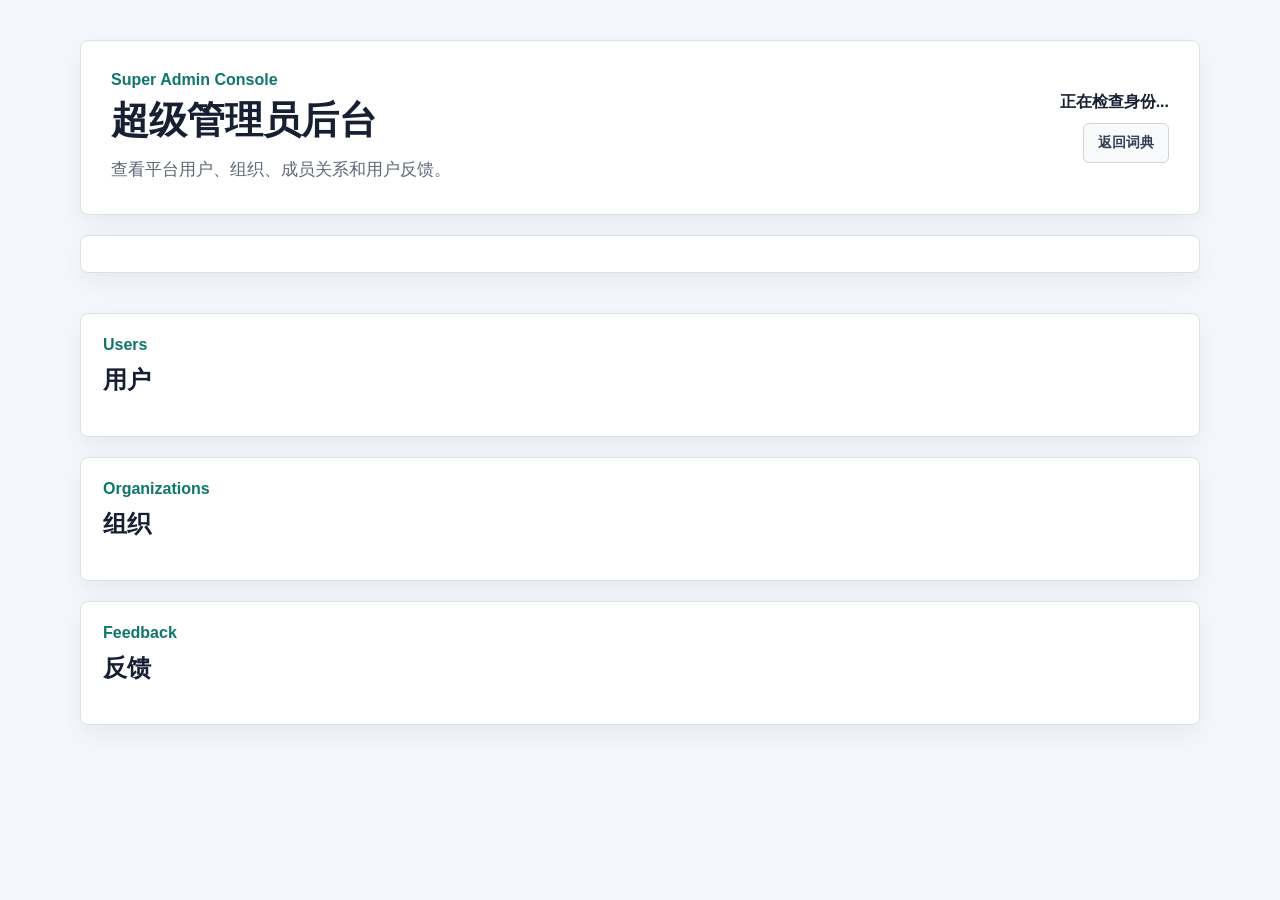
==== admin.html @ f338ae19 "Add V12B super admin console" ====
<!doctype html>
<html lang="zh-CN">
<head>
  <meta charset="utf-8">
  <meta name="viewport" content="width=device-width, initial-scale=1">
  <title>超级管理员后台 - AI 工作字典</title>
  <meta name="theme-color" content="#0f766e">
  <link rel="manifest" href="manifest.json">
  <link rel="stylesheet" href="style.css">
</head>
<body>
  <main class="page-shell admin-shell">
    <section class="admin-hero">
      <div>
        <p class="eyebrow">Super Admin Console</p>
        <h1>超级管理员后台</h1>
        <p class="intro">查看平台用户、组织、成员关系和用户反馈。</p>
      </div>
      <div class="admin-hero-actions">
        <span id="adminIdentityLabel">正在检查身份...</span>
        <a class="secondary-button" href="./index.html">返回词典</a>
      </div>
    </section>

    <section class="admin-gate" id="adminGate" aria-live="polite"></section>

    <section class="admin-console" id="adminContent" hidden>
      <section class="admin-overview-grid" id="adminOverview" aria-label="平台总览"></section>

      <section class="admin-panel">
        <div class="section-heading">
          <div>
            <p class="eyebrow">Users</p>
            <h2>用户</h2>
          </div>
        </div>
        <div class="admin-list" id="adminUsers" aria-label="用户列表"></div>
      </section>

      <section class="admin-panel">
        <div class="section-heading">
          <div>
            <p class="eyebrow">Organizations</p>
            <h2>组织</h2>
          </div>
        </div>
        <div class="admin-list" id="adminOrganizations" aria-label="组织列表"></div>
      </section>

      <section class="admin-panel">
        <div class="section-heading">
          <div>
            <p class="eyebrow">Feedback</p>
            <h2>反馈</h2>
          </div>
        </div>
        <div class="admin-list" id="adminFeedback" aria-label="反馈列表"></div>
      </section>
    </section>
  </main>

  <script type="module" src="scripts/admin.js"></script>
</body>
</html>
---- style.css ----
:root {
  --bg: #f4f7fb;
  --card: #ffffff;
  --text: #172033;
  --muted: #5d6878;
  --line: #d8e1ed;
  --accent: #0f766e;
  --github: #dcfce7;
  --github-text: #166534;
  --ai: #fef3c7;
  --ai-text: #92400e;
  --process: #e0f2fe;
  --process-text: #075985;
}

* {
  box-sizing: border-box;
}

body {
  margin: 0;
  font-family: "Microsoft YaHei", "PingFang SC", Arial, sans-serif;
  color: var(--text);
  background: var(--bg);
}

.page-shell {
  width: min(1120px, calc(100% - 32px));
  margin: 0 auto;
  padding: 40px 0 56px;
}

.hero {
  display: grid;
  grid-template-columns: minmax(0, 1fr) 220px;
  gap: 20px;
  align-items: stretch;
  padding: 30px;
  margin-bottom: 22px;
}

.hero,
.toolbar,
.summary-card,
.term-card {
  border: 1px solid var(--line);
  border-radius: 8px;
  background: var(--card);
  box-shadow: 0 10px 28px rgba(15, 23, 42, 0.06);
}

.eyebrow {
  margin: 0 0 10px;
  color: var(--accent);
  font-weight: 700;
}

h1 {
  margin: 0 0 12px;
  font-size: 38px;
  line-height: 1.15;
}

.intro {
  max-width: 680px;
  margin: 0;
  color: var(--muted);
  font-size: 17px;
  line-height: 1.75;
}

.summary-card {
  display: flex;
  flex-direction: column;
  justify-content: center;
  align-items: center;
  min-height: 150px;
}

.summary-number {
  font-size: 44px;
  font-weight: 800;
  color: var(--accent);
}

.summary-label {
  color: var(--muted);
}

.workspace-label {
  margin-top: 8px;
  color: var(--text);
  font-size: 13px;
  font-weight: 700;
  text-align: center;
}

.toolbar {
  padding: 18px;
  margin-bottom: 20px;
}

.entry-view {
  display: grid;
  grid-template-columns: minmax(0, 1fr) minmax(320px, 460px);
  gap: 28px;
  align-items: center;
  border: 1px solid var(--line);
  border-radius: 8px;
  background: var(--card);
  box-shadow: 0 10px 28px rgba(15, 23, 42, 0.06);
  padding: 34px;
  margin-bottom: 20px;
}

.entry-copy h1 {
  margin-bottom: 14px;
}

.entry-form {
  display: grid;
  gap: 14px;
}

.entry-form label {
  display: flex;
  flex-direction: column;
  gap: 7px;
  font-weight: 700;
}

.entry-form input {
  width: 100%;
  border: 1px solid #c6d1df;
  border-radius: 8px;
  padding: 11px 12px;
  font: inherit;
  color: var(--text);
  background: #fbfcff;
}

.entry-actions {
  display: flex;
  flex-wrap: wrap;
  gap: 10px;
}

.identity-bar {
  display: flex;
  justify-content: space-between;
  gap: 12px;
  align-items: center;
  border: 1px solid var(--line);
  border-radius: 8px;
  background: var(--card);
  box-shadow: 0 10px 28px rgba(15, 23, 42, 0.06);
  padding: 14px 18px;
  margin-bottom: 20px;
  font-weight: 700;
}

.manager-panel {
  border: 1px solid var(--line);
  border-radius: 8px;
  background: var(--card);
  box-shadow: 0 10px 28px rgba(15, 23, 42, 0.06);
  padding: 22px;
  margin-bottom: 20px;
}

.backup-panel {
  display: grid;
  grid-template-columns: minmax(0, 1fr) auto;
  gap: 18px;
  align-items: center;
  border: 1px solid var(--line);
  border-radius: 8px;
  background: var(--card);
  box-shadow: 0 10px 28px rgba(15, 23, 42, 0.06);
  padding: 22px;
  margin-bottom: 20px;
}

.cloud-panel {
  display: grid;
  grid-template-columns: minmax(0, 1fr) minmax(320px, 460px);
  gap: 18px;
  align-items: center;
  border: 1px solid var(--line);
  border-radius: 8px;
  background: var(--card);
  box-shadow: 0 10px 28px rgba(15, 23, 42, 0.06);
  padding: 22px;
  margin-bottom: 20px;
}

.organization-panel {
  display: grid;
  grid-template-columns: minmax(0, 1fr) minmax(320px, 460px);
  gap: 18px;
  align-items: center;
  border: 1px solid var(--line);
  border-radius: 8px;
  background: var(--card);
  box-shadow: 0 10px 28px rgba(15, 23, 42, 0.06);
  padding: 22px;
  margin-bottom: 20px;
}

.organization-panel h2 {
  margin: 0 0 8px;
  font-size: 24px;
}

.organization-copy {
  margin: 0;
  color: var(--muted);
  line-height: 1.6;
}

.organization-controls {
  display: grid;
  gap: 12px;
}

.organization-form {
  display: grid;
  grid-template-columns: minmax(0, 1fr) auto;
  gap: 10px;
  align-items: end;
}

.organization-form label,
.organization-select-label {
  display: flex;
  flex-direction: column;
  gap: 7px;
  font-weight: 700;
}

.organization-form input,
.organization-select-label select {
  width: 100%;
  border: 1px solid #c6d1df;
  border-radius: 8px;
  padding: 11px 12px;
  font: inherit;
  color: var(--text);
  background: #fbfcff;
}

.organization-role {
  color: var(--text);
  font-weight: 700;
}

.member-tools {
  display: grid;
  gap: 12px;
  padding-top: 4px;
}

.member-form {
  display: grid;
  grid-template-columns: minmax(0, 1fr) auto;
  gap: 10px;
  align-items: end;
}

.member-form label {
  display: flex;
  flex-direction: column;
  gap: 7px;
  font-weight: 700;
}

.member-form input {
  width: 100%;
  border: 1px solid #c6d1df;
  border-radius: 8px;
  padding: 11px 12px;
  font: inherit;
  color: var(--text);
  background: #fbfcff;
}

.member-list {
  display: grid;
  gap: 8px;
  color: var(--muted);
  font-size: 14px;
}

.member-row {
  display: flex;
  justify-content: space-between;
  gap: 12px;
  align-items: center;
  border: 1px solid #dbe5f0;
  border-radius: 6px;
  background: #fbfcff;
  padding: 9px 10px;
}

.member-identity {
  display: flex;
  flex-wrap: wrap;
  gap: 8px;
  align-items: center;
  min-width: 0;
}

.member-role {
  color: var(--accent);
  font-weight: 700;
}

.member-actions {
  display: flex;
  flex-wrap: wrap;
  gap: 8px;
  justify-content: flex-end;
}

.member-action-button,
.member-danger-button {
  border-radius: 6px;
  padding: 7px 10px;
  font-size: 13px;
  cursor: pointer;
}

.member-action-button {
  border: 1px solid #bfdbfe;
  background: #eff6ff;
  color: #1d4ed8;
}

.member-danger-button {
  border: 1px solid #fecaca;
  background: #fffafa;
  color: #b91c1c;
}

.audit-log-panel {
  display: grid;
  gap: 10px;
  border-top: 1px solid var(--line);
  padding-top: 12px;
}

.audit-log-heading {
  display: flex;
  justify-content: space-between;
  gap: 10px;
  align-items: center;
  font-weight: 700;
}

.audit-log-list {
  display: grid;
  gap: 8px;
  color: var(--muted);
  font-size: 14px;
}

.audit-log-row {
  display: grid;
  gap: 4px;
  border: 1px solid #dbe5f0;
  border-radius: 6px;
  background: #fbfcff;
  padding: 9px 10px;
}

.audit-log-time {
  color: #64748b;
  font-size: 12px;
}

.cloud-panel h2 {
  margin: 0 0 8px;
  font-size: 24px;
}

.cloud-copy {
  margin: 0;
  color: var(--muted);
  line-height: 1.6;
}

.cloud-form {
  display: grid;
  grid-template-columns: minmax(0, 1fr) minmax(0, 1fr);
  gap: 10px;
}

.cloud-form label {
  display: flex;
  flex-direction: column;
  gap: 7px;
  font-weight: 700;
}

.cloud-form input {
  width: 100%;
  border: 1px solid #c6d1df;
  border-radius: 8px;
  padding: 11px 12px;
  font: inherit;
  color: var(--text);
  background: #fbfcff;
}

.cloud-actions {
  display: flex;
  flex-wrap: wrap;
  gap: 10px;
  justify-content: flex-end;
  align-items: center;
  grid-column: span 2;
}

.cloud-session {
  display: grid;
  gap: 12px;
  color: var(--text);
  font-weight: 700;
}

.permissions-panel {
  display: grid;
  grid-template-columns: minmax(0, 1fr) minmax(280px, 420px);
  gap: 18px;
  align-items: center;
  border: 1px solid var(--line);
  border-radius: 8px;
  background: var(--card);
  box-shadow: 0 10px 28px rgba(15, 23, 42, 0.06);
  padding: 22px;
  margin-bottom: 20px;
}

.permissions-panel h2 {
  margin: 0 0 8px;
  font-size: 24px;
}

.permissions-copy {
  margin: 0;
  color: var(--muted);
  line-height: 1.6;
}

.permissions-status {
  display: grid;
  gap: 12px;
  justify-items: end;
  font-weight: 700;
}

.permissions-actions {
  display: flex;
  flex-wrap: wrap;
  gap: 10px;
  justify-content: flex-end;
}

.version-panel {
  display: grid;
  grid-template-columns: minmax(0, 1fr) minmax(260px, 360px);
  gap: 18px;
  align-items: start;
  border: 1px solid var(--line);
  border-radius: 8px;
  background: var(--card);
  box-shadow: 0 10px 28px rgba(15, 23, 42, 0.06);
  padding: 22px;
  margin-bottom: 20px;
}

.feedback-panel {
  display: grid;
  grid-template-columns: minmax(0, 1fr) minmax(320px, 460px);
  gap: 18px;
  align-items: start;
  border: 1px solid var(--line);
  border-radius: 8px;
  background: var(--card);
  box-shadow: 0 10px 28px rgba(15, 23, 42, 0.06);
  padding: 22px;
  margin-bottom: 20px;
}

.feedback-panel h2 {
  margin: 0 0 8px;
  font-size: 24px;
}

.feedback-copy {
  margin: 0;
  color: var(--muted);
  line-height: 1.6;
}

.feedback-tools,
.feedback-form {
  display: grid;
  gap: 12px;
}

.feedback-form label {
  display: flex;
  flex-direction: column;
  gap: 7px;
  font-weight: 700;
}

.feedback-form textarea {
  width: 100%;
  border: 1px solid #c6d1df;
  border-radius: 8px;
  padding: 11px 12px;
  font: inherit;
  color: var(--text);
  background: #fbfcff;
  resize: vertical;
}

.feedback-actions {
  display: flex;
  flex-wrap: wrap;
  gap: 10px;
  justify-content: flex-end;
}

.feedback-list {
  display: grid;
  gap: 8px;
  color: var(--muted);
  font-size: 14px;
}

.feedback-row {
  display: grid;
  gap: 6px;
  border: 1px solid #dbe5f0;
  border-radius: 6px;
  background: #fbfcff;
  padding: 10px;
}

.feedback-meta {
  color: #64748b;
  font-size: 12px;
}

.version-panel h2 {
  margin: 0 0 8px;
  font-size: 24px;
}

.version-copy {
  margin: 0;
  color: var(--muted);
  line-height: 1.6;
}

.version-status {
  display: grid;
  gap: 10px;
  justify-items: end;
  color: var(--text);
  font-weight: 700;
}

.version-changes {
  grid-column: span 2;
  margin: 0;
  padding-left: 20px;
  color: var(--muted);
  line-height: 1.7;
}

.backup-panel h2 {
  margin: 0 0 8px;
  font-size: 24px;
}

.backup-copy {
  margin: 0;
  color: var(--muted);
  line-height: 1.6;
}

.backup-actions {
  display: flex;
  flex-wrap: wrap;
  gap: 10px;
  justify-content: flex-end;
}

.import-label {
  display: inline-flex;
  align-items: center;
  border: 1px solid #cbd5e1;
  border-radius: 6px;
  background: #f8fafc;
  color: #334155;
  padding: 10px 14px;
  font-size: 14px;
  cursor: pointer;
}

.import-label input {
  display: none;
}

.section-heading {
  display: flex;
  justify-content: space-between;
  gap: 18px;
  align-items: flex-start;
  margin-bottom: 18px;
}

.section-heading h2 {
  margin: 0;
  font-size: 24px;
}

.edit-hint {
  margin: 8px 0 0;
  color: var(--accent);
  line-height: 1.5;
}

.term-form {
  display: grid;
  grid-template-columns: minmax(0, 1fr) 220px;
  gap: 14px;
}

.term-form label {
  display: flex;
  flex-direction: column;
  gap: 7px;
  color: var(--text);
  font-weight: 700;
}

.term-form input,
.term-form select,
.term-form textarea {
  width: 100%;
  border: 1px solid #c6d1df;
  border-radius: 8px;
  padding: 11px 12px;
  font: inherit;
  color: var(--text);
  background: #fbfcff;
}

.term-form textarea {
  resize: vertical;
}

.wide-field {
  grid-column: span 2;
}

.primary-button,
.reset-button,
.secondary-button {
  border: 1px solid transparent;
  border-radius: 6px;
  padding: 10px 14px;
  font-size: 14px;
  cursor: pointer;
}

.primary-button {
  background: var(--accent);
  color: #ffffff;
}

.form-actions {
  display: flex;
  flex-wrap: wrap;
  gap: 10px;
  align-items: center;
}

.secondary-button {
  background: #f8fafc;
  border-color: #cbd5e1;
  color: #334155;
}

a.secondary-button {
  display: inline-flex;
  align-items: center;
  text-decoration: none;
}

.reset-button {
  background: #fff7ed;
  border-color: #fed7aa;
  color: #9a3412;
}

.form-message {
  align-self: center;
  margin: 0;
  color: #b91c1c;
  line-height: 1.5;
}

.form-message[data-type="success"] {
  color: #166534;
}

.search-label {
  display: block;
  margin-bottom: 8px;
  font-weight: 700;
}

.search-input {
  width: 100%;
  height: 46px;
  border: 1px solid #c6d1df;
  border-radius: 8px;
  padding: 0 14px;
  font-size: 16px;
  color: var(--text);
  background: #fbfcff;
}

.filter-group {
  display: flex;
  flex-wrap: wrap;
  gap: 10px;
  margin-top: 14px;
}

.filter-button {
  border: 1px solid #c6d1df;
  border-radius: 6px;
  background: #ffffff;
  color: #334155;
  padding: 9px 12px;
  font-size: 14px;
  cursor: pointer;
}

.filter-button.active {
  background: var(--accent);
  border-color: var(--accent);
  color: #ffffff;
}

.dictionary-grid {
  display: grid;
  grid-template-columns: repeat(3, minmax(0, 1fr));
  gap: 16px;
}

.term-card {
  display: flex;
  flex-direction: column;
  padding: 18px;
  min-height: 220px;
}

.category-badge {
  display: inline-flex;
  margin-bottom: 14px;
  padding: 5px 8px;
  border-radius: 5px;
  font-size: 12px;
  font-weight: 700;
}

.category-github {
  background: var(--github);
  color: var(--github-text);
}

.category-ai {
  background: var(--ai);
  color: var(--ai-text);
}

.category-process {
  background: var(--process);
  color: var(--process-text);
}

.term-card h2 {
  margin: 0 0 10px;
  font-size: 22px;
}

.term-card p {
  margin: 0 0 12px;
  color: var(--muted);
  line-height: 1.65;
}

.term-card strong {
  color: var(--text);
}

.card-status-group {
  display: flex;
  flex-wrap: wrap;
  gap: 8px;
  margin-top: auto;
  padding-top: 10px;
}

.status-pill {
  border: 1px solid #c6d1df;
  border-radius: 999px;
  background: #ffffff;
  color: #334155;
  padding: 6px 10px;
  font-size: 13px;
  cursor: pointer;
}

.status-pill.active {
  background: var(--accent);
  border-color: var(--accent);
  color: #ffffff;
}

.card-actions {
  display: flex;
  gap: 8px;
  justify-content: flex-end;
  margin-top: 14px;
}

.edit-button,
.delete-button {
  border-radius: 6px;
  padding: 7px 10px;
  font-size: 13px;
  cursor: pointer;
}

.edit-button {
  border: 1px solid #bfdbfe;
  background: #eff6ff;
  color: #1d4ed8;
}

.delete-button {
  border: 1px solid #fecaca;
  background: #fffafa;
  color: #b91c1c;
}

.empty-state {
  margin: 22px 0 0;
  padding: 24px;
  border: 1px dashed #b8c4d4;
  border-radius: 8px;
  color: var(--muted);
  text-align: center;
  background: rgba(255, 255, 255, 0.72);
}

.admin-shell {
  max-width: 1180px;
}

.admin-hero,
.admin-panel,
.admin-gate {
  border: 1px solid var(--line);
  border-radius: 8px;
  background: var(--card);
  box-shadow: 0 10px 28px rgba(15, 23, 42, 0.06);
}

.admin-hero {
  display: grid;
  grid-template-columns: minmax(0, 1fr) auto;
  gap: 20px;
  align-items: center;
  padding: 30px;
  margin-bottom: 20px;
}

.admin-hero-actions {
  display: grid;
  gap: 10px;
  justify-items: end;
  font-weight: 700;
}

.admin-gate {
  padding: 18px;
  margin-bottom: 20px;
  color: var(--muted);
}

.admin-gate[data-type="error"] {
  color: #b91c1c;
}

.admin-console {
  display: grid;
  gap: 20px;
}

.admin-overview-grid {
  display: grid;
  grid-template-columns: repeat(4, minmax(0, 1fr));
  gap: 14px;
}

.admin-overview-card {
  border: 1px solid var(--line);
  border-radius: 8px;
  background: var(--card);
  padding: 18px;
}

.admin-overview-card strong {
  display: block;
  color: var(--accent);
  font-size: 32px;
}

.admin-overview-card span {
  color: var(--muted);
  font-weight: 700;
}

.admin-panel {
  padding: 22px;
}

.admin-list {
  display: grid;
  gap: 10px;
}

.admin-row {
  display: grid;
  grid-template-columns: minmax(0, 1fr) auto auto;
  gap: 12px;
  align-items: center;
  border: 1px solid #e2e8f0;
  border-radius: 8px;
  background: #fbfcff;
  padding: 12px;
}

.admin-feedback-row {
  grid-template-columns: minmax(0, 1fr) auto;
}

.admin-row-text {
  display: grid;
  gap: 4px;
  min-width: 0;
}

.admin-row-text strong,
.admin-row-text span {
  overflow-wrap: anywhere;
}

.admin-row-text span {
  color: var(--muted);
  font-size: 13px;
}

.admin-badge {
  border: 1px solid #cbd5e1;
  border-radius: 999px;
  background: #f8fafc;
  color: #334155;
  padding: 5px 9px;
  font-size: 13px;
  font-weight: 700;
  white-space: nowrap;
}

@media (max-width: 860px) {
  .hero,
  .admin-hero,
  .admin-overview-grid,
  .entry-view,
  .backup-panel,
  .cloud-panel,
  .organization-panel,
  .permissions-panel,
  .feedback-panel,
  .version-panel,
  .dictionary-grid,
  .term-form {
    grid-template-columns: 1fr;
  }

  .backup-actions {
    justify-content: flex-start;
  }

  .cloud-form {
    grid-template-columns: 1fr;
  }

  .organization-form {
    grid-template-columns: 1fr;
  }

  .member-form,
  .member-row {
    grid-template-columns: 1fr;
  }

  .member-row {
    align-items: flex-start;
    flex-direction: column;
  }

  .member-actions {
    justify-content: flex-start;
  }

  .cloud-actions {
    justify-content: flex-start;
    grid-column: auto;
  }

  .version-status {
    justify-items: start;
  }

  .permissions-status,
  .permissions-actions,
  .feedback-actions {
    justify-items: start;
    justify-content: flex-start;
  }

  .version-changes {
    grid-column: auto;
  }

  .identity-bar {
    flex-direction: column;
    align-items: flex-start;
  }

  .admin-hero-actions {
    justify-items: start;
  }

  .admin-row,
  .admin-feedback-row {
    grid-template-columns: 1fr;
    align-items: flex-start;
  }

  .section-heading {
    flex-direction: column;
  }

  .wide-field {
    grid-column: auto;
  }

  h1 {
    font-size: 31px;
  }
}
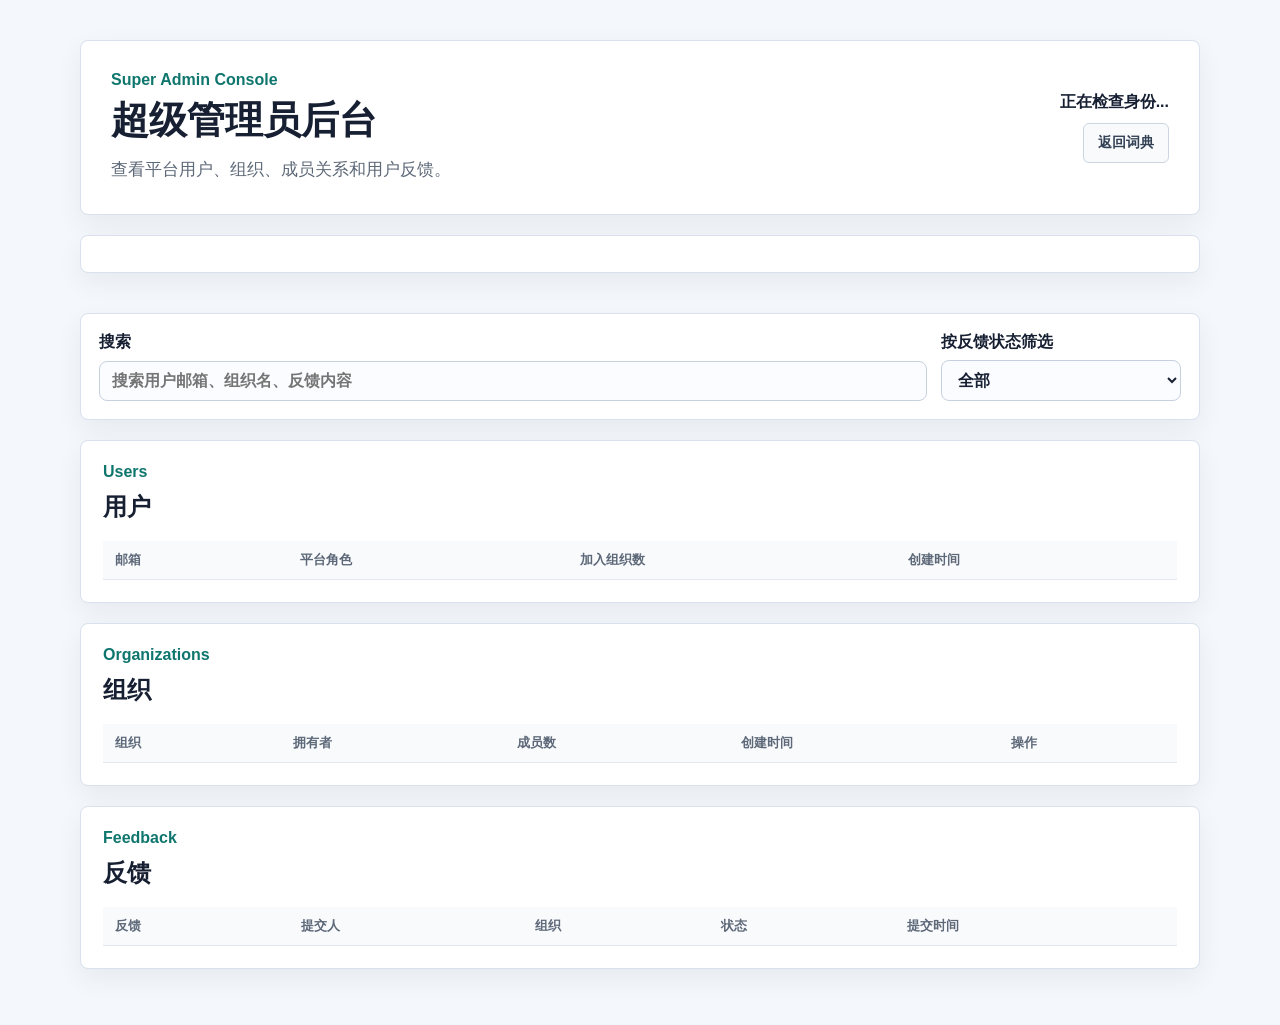
==== commit 24371d59: "Merge b4b9d15de235fea1c471b6c96aed1f659107a1aa into 3c29d7b8e8350cc4a706aba32a3bda5b5807a286" ====
--- a/admin.html
+++ b/admin.html
@@ -18,6 +18,7 @@
       </div>
       <div class="admin-hero-actions">
         <span id="adminIdentityLabel">正在检查身份...</span>
+        <button class="secondary-button" id="adminRefreshButton" type="button" hidden>刷新后台数据</button>
         <a class="secondary-button" href="./index.html">返回词典</a>
       </div>
     </section>
@@ -27,6 +28,22 @@
     <section class="admin-console" id="adminContent" hidden>
       <section class="admin-overview-grid" id="adminOverview" aria-label="平台总览"></section>
 
+      <section class="admin-filter-panel" aria-label="后台搜索和筛选">
+        <label>
+          <span>搜索</span>
+          <input id="adminSearchInput" type="search" placeholder="搜索用户邮箱、组织名、反馈内容">
+        </label>
+        <label>
+          <span>按反馈状态筛选</span>
+          <select id="adminFeedbackStatusFilter">
+            <option value="all">全部</option>
+            <option value="open">open</option>
+            <option value="triaged">triaged</option>
+            <option value="resolved">resolved</option>
+          </select>
+        </label>
+      </section>
+
       <section class="admin-panel">
         <div class="section-heading">
           <div>
@@ -34,7 +51,19 @@
             <h2>用户</h2>
           </div>
         </div>
-        <div class="admin-list" id="adminUsers" aria-label="用户列表"></div>
+        <div class="admin-table-wrap">
+          <table class="admin-table" aria-label="用户列表">
+            <thead>
+              <tr>
+                <th>邮箱</th>
+                <th>平台角色</th>
+                <th>加入组织数</th>
+                <th>创建时间</th>
+              </tr>
+            </thead>
+            <tbody id="adminUsers"></tbody>
+          </table>
+        </div>
       </section>
 
       <section class="admin-panel">
@@ -44,7 +73,30 @@
             <h2>组织</h2>
           </div>
         </div>
-        <div class="admin-list" id="adminOrganizations" aria-label="组织列表"></div>
+        <div class="admin-table-wrap">
+          <table class="admin-table" aria-label="组织列表">
+            <thead>
+              <tr>
+                <th>组织</th>
+                <th>拥有者</th>
+                <th>成员数</th>
+                <th>创建时间</th>
+                <th>操作</th>
+              </tr>
+            </thead>
+            <tbody id="adminOrganizations"></tbody>
+          </table>
+        </div>
+      </section>
+
+      <section class="admin-panel" id="adminOrganizationDetailPanel" hidden>
+        <div class="section-heading">
+          <div>
+            <p class="eyebrow">Organization Detail</p>
+            <h2 id="adminOrganizationDetailTitle">组织详情</h2>
+          </div>
+        </div>
+        <div class="admin-detail-grid" id="adminOrganizationDetail"></div>
       </section>
 
       <section class="admin-panel">
@@ -54,7 +106,20 @@
             <h2>反馈</h2>
           </div>
         </div>
-        <div class="admin-list" id="adminFeedback" aria-label="反馈列表"></div>
+        <div class="admin-table-wrap">
+          <table class="admin-table" aria-label="反馈列表">
+            <thead>
+              <tr>
+                <th>反馈</th>
+                <th>提交人</th>
+                <th>组织</th>
+                <th>状态</th>
+                <th>提交时间</th>
+              </tr>
+            </thead>
+            <tbody id="adminFeedback"></tbody>
+          </table>
+        </div>
       </section>
     </section>
   </main>
--- a/style.css
+++ b/style.css
@@ -917,6 +917,34 @@
   gap: 20px;
 }
 
+.admin-filter-panel {
+  display: grid;
+  grid-template-columns: minmax(260px, 1fr) minmax(180px, 240px);
+  gap: 14px;
+  border: 1px solid var(--line);
+  border-radius: 8px;
+  background: var(--card);
+  box-shadow: 0 10px 28px rgba(15, 23, 42, 0.06);
+  padding: 18px;
+}
+
+.admin-filter-panel label {
+  display: grid;
+  gap: 7px;
+  font-weight: 700;
+}
+
+.admin-filter-panel input,
+.admin-filter-panel select {
+  width: 100%;
+  border: 1px solid #c6d1df;
+  border-radius: 8px;
+  background: #fbfcff;
+  color: var(--text);
+  font: inherit;
+  padding: 10px 12px;
+}
+
 .admin-overview-grid {
   display: grid;
   grid-template-columns: repeat(4, minmax(0, 1fr));
@@ -948,6 +976,45 @@
 .admin-list {
   display: grid;
   gap: 10px;
+}
+
+.admin-table-wrap {
+  overflow-x: auto;
+}
+
+.admin-table {
+  width: 100%;
+  border-collapse: collapse;
+  min-width: 720px;
+}
+
+.admin-table th,
+.admin-table td {
+  border-bottom: 1px solid #e2e8f0;
+  padding: 10px 12px;
+  text-align: left;
+  vertical-align: top;
+}
+
+.admin-table th {
+  color: var(--muted);
+  font-size: 13px;
+  font-weight: 800;
+  background: #f8fafc;
+}
+
+.admin-table td {
+  line-height: 1.55;
+}
+
+.admin-empty-cell {
+  color: var(--muted);
+  text-align: center;
+}
+
+.admin-table-button {
+  padding: 7px 10px;
+  white-space: nowrap;
 }
 
 .admin-row {
@@ -992,10 +1059,54 @@
   white-space: nowrap;
 }
 
+.admin-detail-grid {
+  display: grid;
+  grid-template-columns: repeat(2, minmax(0, 1fr));
+  gap: 12px;
+}
+
+.admin-detail-block {
+  border: 1px solid #e2e8f0;
+  border-radius: 8px;
+  background: #fbfcff;
+  padding: 14px;
+}
+
+.admin-detail-block h3 {
+  margin: 0 0 10px;
+  font-size: 16px;
+}
+
+.admin-detail-body {
+  color: var(--muted);
+  line-height: 1.6;
+}
+
+.admin-mini-list {
+  display: grid;
+  gap: 8px;
+}
+
+.admin-mini-row {
+  border: 1px solid #e2e8f0;
+  border-radius: 6px;
+  background: #ffffff;
+  color: var(--text);
+  padding: 8px;
+  overflow-wrap: anywhere;
+}
+
+.admin-empty-text {
+  margin: 0;
+  color: var(--muted);
+}
+
 @media (max-width: 860px) {
   .hero,
   .admin-hero,
   .admin-overview-grid,
+  .admin-filter-panel,
+  .admin-detail-grid,
   .entry-view,
   .backup-panel,
   .cloud-panel,
